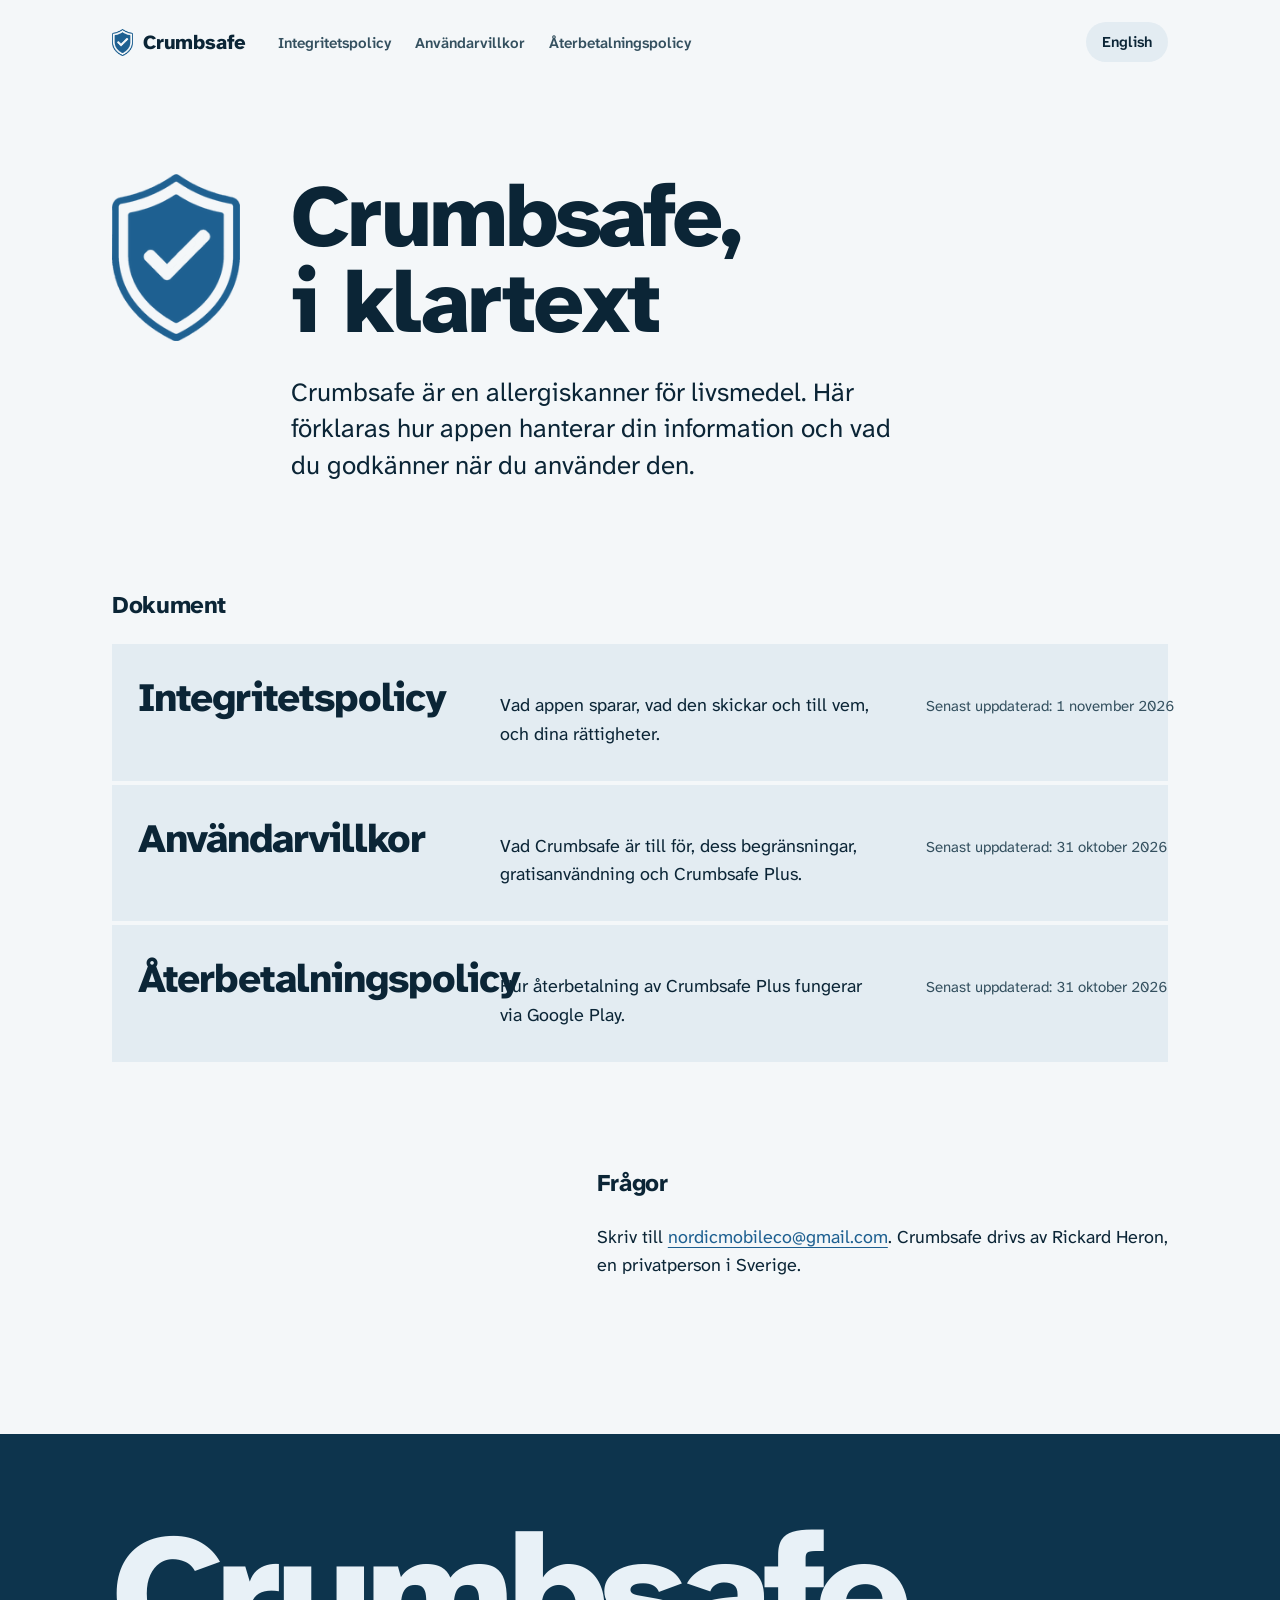
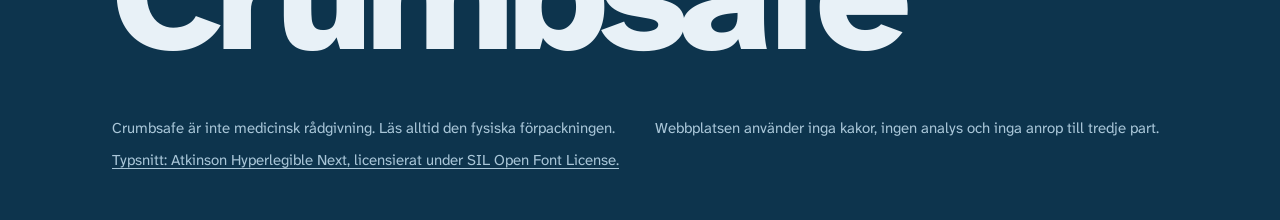
==== sv/index.html @ fae5572d "Publish the Crumbsafe legal pages Co-Authored-By: Claude Opus 5.5 <noreply@anthropic.com>" ====
<!doctype html>
<html lang="sv">
<head>
<meta charset="utf-8">
<meta name="viewport" content="width=device-width, initial-scale=1">
<title>Juridisk information om Crumbsafe</title>
<meta name="description" content="Crumbsafe är en allergiskanner för livsmedel. Här förklaras hur appen hanterar din information och vad du godkänner när du använder den.">
<meta name="color-scheme" content="light dark">
<meta name="theme-color" content="#F4F7F9" media="(prefers-color-scheme: light)">
<meta name="theme-color" content="#0B2536" media="(prefers-color-scheme: dark)">
<link rel="icon" type="image/png" sizes="32x32" href="../favicon-32.png">
<link rel="apple-touch-icon" href="../apple-touch-icon.png">
<link rel="alternate" hreflang="sv" href="../sv/index.html">
<link rel="alternate" hreflang="en" href="../index.html">
<link rel="preload" href="../fonts/atkinson-next-latin.woff2" as="font" type="font/woff2" crossorigin>
<link rel="stylesheet" href="../site.css">
</head>
<body>
<a class="skip" href="#content">Hoppa till innehållet</a>
<header class="bar">
  <a class="brand" href="../sv/index.html"><span class="shield" aria-hidden="true"></span>Crumbsafe</a>
  <nav aria-label="Juridiska dokument"><ul><li><a href="../sv/privacy.html">Integritetspolicy</a></li><li><a href="../sv/terms.html">Användarvillkor</a></li><li><a href="../sv/refunds.html">Återbetalningspolicy</a></li></ul></nav>
  <a class="lang" href="../index.html" hreflang="en" lang="en">English</a>
</header>
<main id="content">
<div class="home">
  <div class="home-head">
    <span class="home-shield" aria-hidden="true"></span>
    <h1>Crumbsafe, i klartext</h1>
    <p class="lede">Crumbsafe är en allergiskanner för livsmedel. Här förklaras hur appen hanterar din information och vad du godkänner när du använder den.</p>
  </div>
  <section class="home-docs" aria-labelledby="docs-title">
    <h2 id="docs-title">Dokument</h2>
    <ul class="doc-list"><li><a href="../sv/privacy.html">
      <span class="doc-name">Integritetspolicy</span>
      <span class="doc-sum">Vad appen sparar, vad den skickar och till vem, och dina rättigheter.</span>
      <span class="doc-date">Senast uppdaterad: 1 november 2026</span>
    </a></li><li><a href="../sv/terms.html">
      <span class="doc-name">Användarvillkor</span>
      <span class="doc-sum">Vad Crumbsafe är till för, dess begränsningar, gratisanvändning och Crumbsafe Plus.</span>
      <span class="doc-date">Senast uppdaterad: 31 oktober 2026</span>
    </a></li><li><a href="../sv/refunds.html">
      <span class="doc-name">Återbetalningspolicy</span>
      <span class="doc-sum">Hur återbetalning av Crumbsafe Plus fungerar via Google Play.</span>
      <span class="doc-date">Senast uppdaterad: 31 oktober 2026</span>
    </a></li></ul>
  </section>
  <section class="home-contact" aria-labelledby="contact-title">
    <h2 id="contact-title">Frågor</h2>
    <p>Skriv till <a href="mailto:nordicmobileco@gmail.com">nordicmobileco@gmail.com</a>. Crumbsafe drivs av Rickard Heron, en privatperson i Sverige.</p>
  </section>
</div>
</main>
<footer class="foot">
  <p class="foot-name">Crumbsafe</p>
  <div class="foot-notes">
    <p>Crumbsafe är inte medicinsk rådgivning. Läs alltid den fysiska förpackningen.</p>
    <p>Webbplatsen använder inga kakor, ingen analys och inga anrop till tredje part.</p>
    <p><a href="../fonts/OFL.txt">Typsnitt: Atkinson Hyperlegible Next, licensierat under SIL Open Font License.</a></p>
  </div>
</footer>
</body>
</html>
---- site.css ----
/* Crumbsafe legal site. One typeface, the app's navy and blues, no external requests. */

@font-face {
  font-family: "Atkinson Hyperlegible Next";
  src: url("fonts/atkinson-next-latin.woff2") format("woff2");
  font-weight: 200 800;
  font-style: normal;
  font-display: swap;
}

@font-face {
  font-family: "Atkinson Hyperlegible Next";
  src: url("fonts/atkinson-next-latin-italic.woff2") format("woff2");
  font-weight: 200 800;
  font-style: italic;
  font-display: swap;
}

:root {
  --ground: #f4f7f9;
  --field: #e3ecf2;
  --field-strong: #d3e1ea;
  --ink: #0b2536;
  --ink-soft: #34505f;
  --accent: #1e6091;
  --accent-ink: #ffffff;
  --navy: #0d344d;
  --navy-ink: #e8f1f7;
  --navy-soft: #a9c6d8;
  --bar: #0d344d;

  --margin: clamp(20px, 4vw, 56px);
  /* Width of the contents column plus the text column; header, pages and footer share it. */
  --page: 1056px;
  --frame: max(var(--margin), (100% - var(--page)) / 2);
  --measure: 66ch;
  --text: 1.125rem;
  --small: 0.9375rem;
  --h2: 1.5rem;
  --h1: clamp(2.75rem, 7vw, 5.5rem);
  --ease-out: cubic-bezier(0.16, 1, 0.3, 1);

  color-scheme: light;
}

@media (prefers-color-scheme: dark) {
  :root {
    --ground: #0b2536;
    --field: #10324a;
    --field-strong: #16405c;
    --ink: #e8f1f7;
    --ink-soft: #b4cad8;
    --accent: #79b8e0;
    --accent-ink: #071c2a;
    --navy: #071c2a;
    --navy-ink: #e8f1f7;
    --navy-soft: #9fbfd3;
    --bar: #79b8e0;
    color-scheme: dark;
  }
}

*,
*::before,
*::after {
  box-sizing: border-box;
}

html {
  -webkit-text-size-adjust: 100%;
  text-size-adjust: 100%;
  scroll-behavior: smooth;
  scroll-padding-top: 24px;
  scrollbar-color: var(--accent) var(--field);
}

@media (prefers-reduced-motion: reduce) {
  html {
    scroll-behavior: auto;
  }
}

body {
  margin: 0;
  background: var(--ground);
  color: var(--ink);
  font-family: "Atkinson Hyperlegible Next", system-ui, sans-serif;
  font-size: var(--text);
  line-height: 1.6;
  font-kerning: normal;
  font-variant-numeric: tabular-nums;
  caret-color: var(--accent);
}

::selection {
  background: var(--accent);
  color: var(--accent-ink);
}

h1,
h2,
p,
ul,
ol {
  margin: 0;
}

h1,
h2 {
  text-wrap: balance;
}

p,
li {
  text-wrap: pretty;
}

a {
  color: var(--accent);
  text-decoration-thickness: 0.08em;
  text-underline-offset: 0.2em;
  transition: color 160ms var(--ease-out), text-decoration-color 160ms var(--ease-out);
}

a:hover {
  text-decoration-color: transparent;
}

:focus-visible {
  outline: 3px solid var(--accent);
  outline-offset: 3px;
  border-radius: 2px;
}

.skip {
  position: absolute;
  left: var(--margin);
  top: -100px;
  padding: 10px 16px;
  background: var(--accent);
  color: var(--accent-ink);
  font-weight: 700;
  z-index: 10;
}

.skip:focus {
  top: 12px;
}

/* The shield from the app icon, tinted with the page's accent. */
.shield,
.home-shield {
  display: inline-block;
  background: var(--accent);
  -webkit-mask: url("shield.png") center / contain no-repeat;
  mask: url("shield.png") center / contain no-repeat;
}

/* Header */

.bar {
  display: flex;
  flex-wrap: wrap;
  align-items: center;
  gap: 12px 32px;
  padding: 22px var(--frame);
}

.brand {
  display: inline-flex;
  align-items: center;
  gap: 10px;
  color: var(--ink);
  font-weight: 800;
  font-size: 1.25rem;
  letter-spacing: -0.01em;
  text-decoration: none;
}

.brand .shield {
  width: 21px;
  height: 27px;
}

.bar nav {
  margin-right: auto;
}

.bar ul {
  display: flex;
  flex-wrap: wrap;
  gap: 4px 24px;
  padding: 0;
  list-style: none;
}

.bar nav a,
.lang {
  color: var(--ink-soft);
  font-size: var(--small);
  font-weight: 600;
  text-decoration: none;
}

.bar nav a:hover,
.lang:hover {
  color: var(--accent);
}

.bar nav a[aria-current="page"] {
  color: var(--ink);
  text-decoration: underline;
  text-decoration-thickness: 2px;
  text-underline-offset: 0.45em;
}

.lang {
  padding: 8px 16px;
  border-radius: 999px;
  background: var(--field);
  color: var(--ink);
  transition: background-color 160ms var(--ease-out), color 160ms var(--ease-out);
}

.lang:hover {
  background: var(--field-strong);
}

/* Document pages */

/* Contents and text are centred as one block, so both outer margins match. */
.doc {
  display: grid;
  grid-template-columns: minmax(180px, 260px) minmax(0, 700px);
  justify-content: space-between;
  gap: 0 clamp(32px, 6vw, 96px);
  padding: clamp(40px, 7vw, 104px) var(--frame) clamp(96px, 12vw, 176px);
}

.doc-head {
  grid-column: 1 / -1;
  margin-bottom: clamp(48px, 7vw, 96px);
}

.doc h1,
.home h1 {
  font-size: var(--h1);
  font-weight: 800;
  line-height: 0.98;
  letter-spacing: -0.035em;
  max-width: 14ch;
}

.doc-lede {
  margin-top: 24px;
  max-width: 40ch;
  font-size: clamp(1.25rem, 2.2vw, 1.5rem);
  line-height: 1.4;
}

.updated {
  margin-top: 16px;
  color: var(--ink-soft);
  font-size: var(--small);
}

.toc {
  align-self: start;
  position: sticky;
  top: 24px;
}

.toc h2 {
  font-size: var(--small);
  font-weight: 700;
  margin-bottom: 14px;
}

.toc ol {
  padding: 0;
  list-style: none;
}

.toc li + li {
  margin-top: 8px;
}

.toc a {
  display: inline-block;
  color: var(--ink-soft);
  font-size: var(--small);
  line-height: 1.4;
  text-decoration: none;
}

.toc a:hover {
  color: var(--accent);
}

.toc-back {
  margin-top: 28px;
  font-size: var(--small);
}

.prose {
  min-width: 0;
}

.prose section + section,
.prose .intro + section {
  margin-top: clamp(48px, 6vw, 72px);
}

.prose h2 {
  font-size: var(--h2);
  font-weight: 750;
  line-height: 1.2;
  letter-spacing: -0.015em;
  margin-bottom: 16px;
}

.prose p + p,
.prose p + ul,
.prose ul + p {
  margin-top: 14px;
}

.prose ul {
  padding-left: 1.2em;
}

.prose li + li {
  margin-top: 6px;
}

.prose li::marker {
  color: var(--accent);
}

.prose strong {
  font-weight: 750;
}

/* The privacy summary, set like the ingredient box on a food package:
   a heavy bar on top, everything declared underneath. */

.declaration {
  padding: 0 clamp(20px, 3vw, 36px) clamp(24px, 3vw, 32px);
  background: var(--field);
  border-top: 12px solid var(--bar);
}

.declaration h2 {
  padding: 20px 0 14px;
  margin-bottom: 0;
  font-size: clamp(1.75rem, 3vw, 2.25rem);
  font-weight: 800;
  letter-spacing: -0.025em;
  border-bottom: 6px solid var(--bar);
}

.declaration ul {
  padding: 0;
  list-style: none;
}

.declaration li {
  padding: 12px 0;
  font-weight: 600;
}

.declaration li + li {
  margin-top: 0;
  border-top: 3px solid var(--field-strong);
}

.declaration p {
  padding-top: 14px;
}

/* Home */

.home {
  display: grid;
  grid-template-columns: minmax(0, 5fr) minmax(0, 7fr);
  gap: clamp(56px, 8vw, 128px) clamp(32px, 6vw, 96px);
  padding: clamp(40px, 7vw, 104px) var(--frame) clamp(96px, 12vw, 176px);
}

.home-head {
  grid-column: 1 / -1;
  display: grid;
  grid-template-columns: auto minmax(0, 1fr);
  column-gap: clamp(24px, 4vw, 56px);
  align-items: start;
}

.home-shield {
  grid-row: span 2;
  width: clamp(72px, 10vw, 148px);
  aspect-ratio: 147 / 192;
}

.lede {
  grid-column: 2;
  margin-top: 28px;
  max-width: 36ch;
  font-size: clamp(1.25rem, 2.2vw, 1.625rem);
  line-height: 1.4;
}

.home h2 {
  font-size: var(--h2);
  font-weight: 750;
  letter-spacing: -0.015em;
  margin-bottom: 20px;
}

.home-docs {
  grid-column: 1 / -1;
}

.doc-list {
  padding: 0;
  list-style: none;
}

.doc-list a {
  display: grid;
  grid-template-columns: minmax(0, 5fr) minmax(0, 6fr) 13.5rem;
  gap: 4px clamp(20px, 3vw, 48px);
  align-items: baseline;
  padding: clamp(20px, 2.6vw, 32px) clamp(16px, 2vw, 28px);
  background: var(--field);
  color: var(--ink);
  text-decoration: none;
  transition: background-color 200ms var(--ease-out);
}

.doc-list li + li {
  margin-top: 4px;
}

.doc-list a:hover {
  background: var(--field-strong);
}

.doc-list a:active .doc-name {
  transform: translateX(4px);
}

.doc-name {
  font-size: clamp(1.625rem, 3.2vw, 2.5rem);
  font-weight: 800;
  line-height: 1.1;
  letter-spacing: -0.025em;
  transition: transform 200ms var(--ease-out), color 200ms var(--ease-out);
}

.doc-list a:hover .doc-name {
  color: var(--accent);
  transform: translateX(4px);
}

.doc-sum {
  color: var(--ink);
}

.doc-date {
  color: var(--ink-soft);
  font-size: var(--small);
  white-space: nowrap;
}

.home-contact {
  grid-column: 2;
}

/* Footer: the name returns at full width on the navy of the app icon. */

.foot {
  padding: clamp(48px, 7vw, 96px) var(--frame) clamp(32px, 4vw, 48px);
  background: var(--navy);
  color: var(--navy-ink);
}

.foot-name {
  font-size: clamp(4rem, 13vw, 12rem);
  font-weight: 800;
  line-height: 0.85;
  letter-spacing: -0.05em;
}

.foot-notes {
  display: flex;
  flex-wrap: wrap;
  gap: 8px 40px;
  margin-top: clamp(32px, 4vw, 56px);
  color: var(--navy-soft);
  font-size: var(--small);
}

.foot a {
  color: var(--navy-soft);
}

.foot a:hover {
  color: var(--navy-ink);
}

/* Tablet and phone */

@media (max-width: 860px) {
  .doc {
    grid-template-columns: minmax(0, 1fr);
  }

  .toc {
    position: static;
    margin-bottom: 56px;
    padding: 20px 22px;
    background: var(--field);
  }

  .toc ol {
    columns: 2;
    column-gap: 24px;
  }

  .toc li {
    break-inside: avoid;
  }

  .home {
    grid-template-columns: minmax(0, 1fr);
  }

  .home-contact {
    grid-column: 1;
  }

  .doc-list a {
    grid-template-columns: minmax(0, 1fr);
  }
}

@media (max-width: 520px) {
  .bar {
    padding-top: 16px;
    padding-bottom: 16px;
  }

  .foot-name {
    font-size: 4.25rem;
  }

  .bar nav {
    order: 3;
    width: 100%;
  }

  .lang {
    margin-left: auto;
  }

  .toc ol {
    columns: 1;
  }

  .home-head {
    grid-template-columns: minmax(0, 1fr);
  }

  .home-shield {
    grid-row: auto;
    margin-bottom: 24px;
    width: 64px;
  }

  .lede {
    grid-column: 1;
  }
}

@media print {
  .bar,
  .toc,
  .skip,
  .foot-notes a {
    display: none;
  }

  .doc {
    display: block;
    padding: 0;
  }

  .foot {
    background: none;
    color: inherit;
    padding: 24px 0 0;
  }

  .foot-name {
    font-size: 2rem;
  }
}
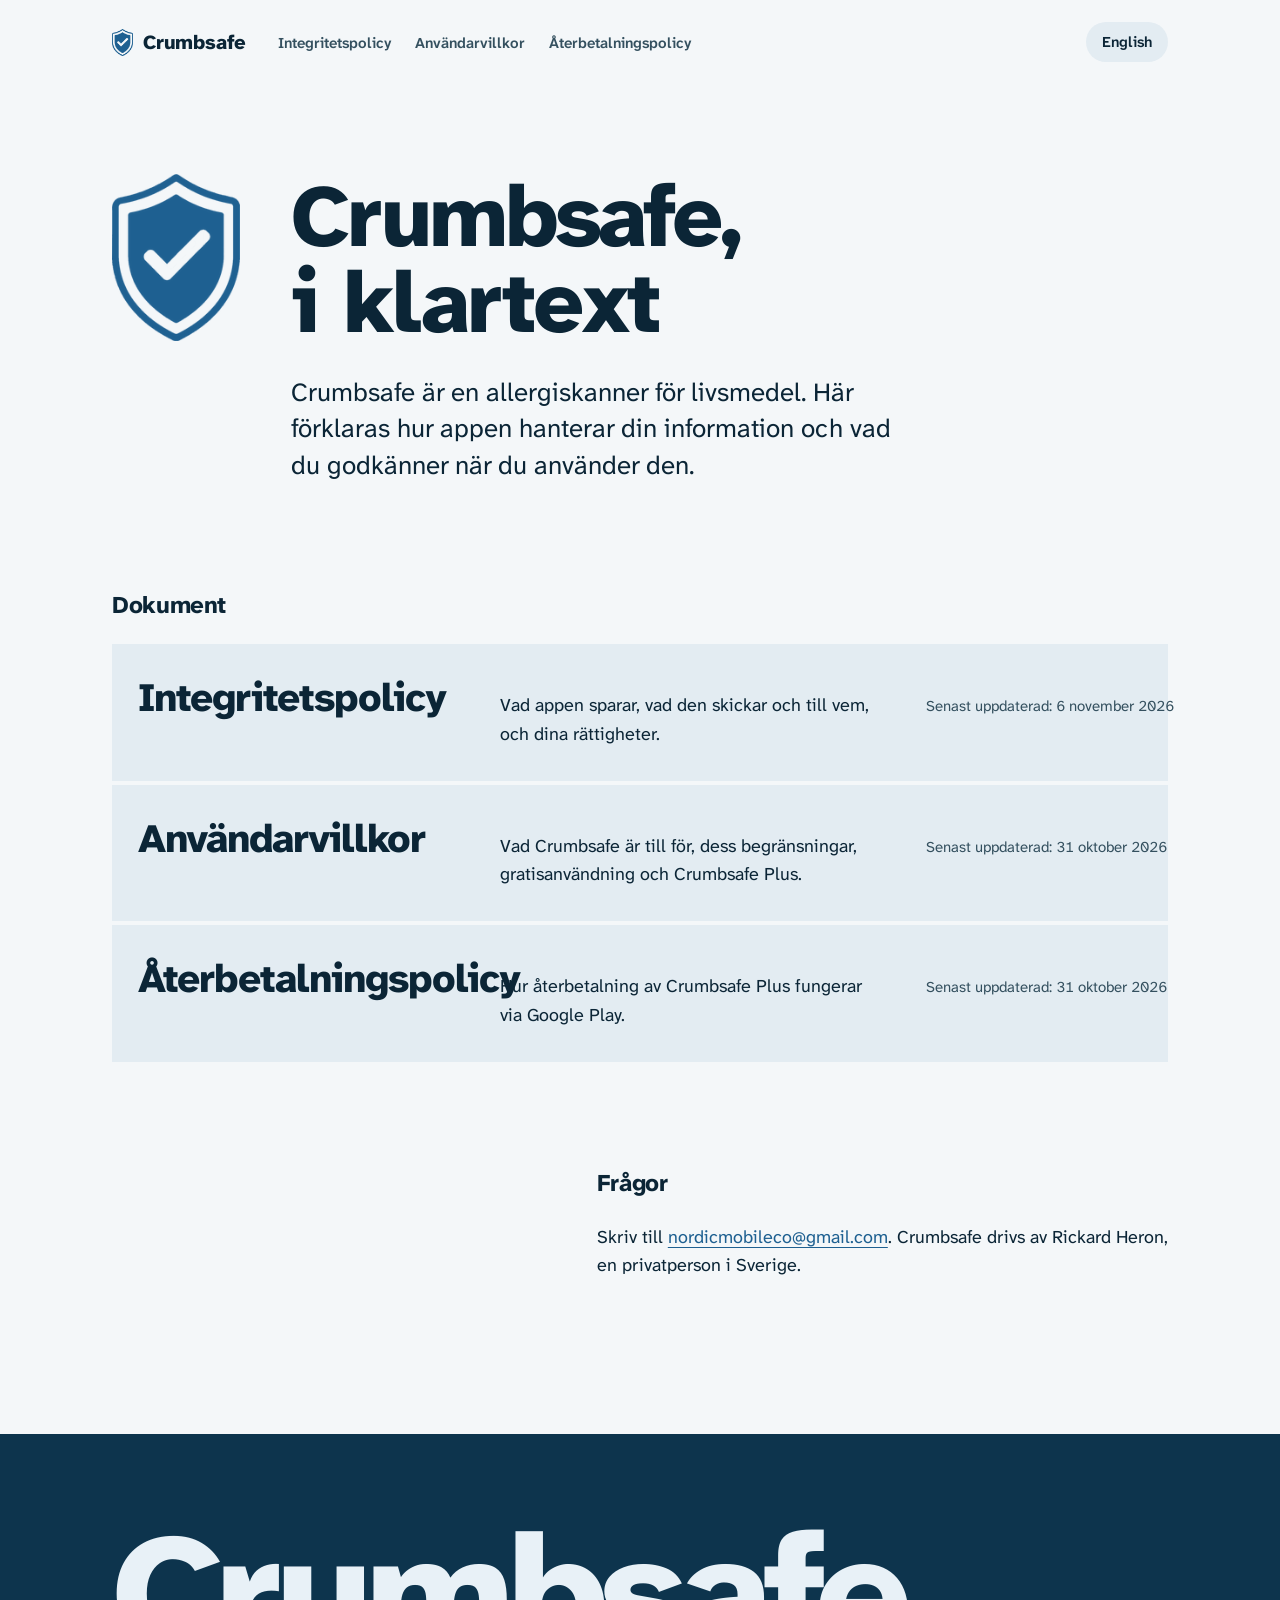
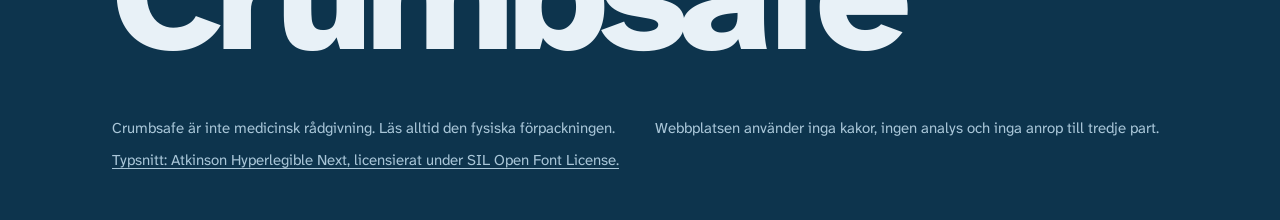
==== commit b8be7495: "Add security and camera sections, name the developer Co-Authored-By: Claude Opus 5.5 <noreply@anthro" ====
--- a/sv/index.html
+++ b/sv/index.html
@@ -34,7 +34,7 @@
     <ul class="doc-list"><li><a href="../sv/privacy.html">
       <span class="doc-name">Integritetspolicy</span>
       <span class="doc-sum">Vad appen sparar, vad den skickar och till vem, och dina rättigheter.</span>
-      <span class="doc-date">Senast uppdaterad: 1 november 2026</span>
+      <span class="doc-date">Senast uppdaterad: 6 november 2026</span>
     </a></li><li><a href="../sv/terms.html">
       <span class="doc-name">Användarvillkor</span>
       <span class="doc-sum">Vad Crumbsafe är till för, dess begränsningar, gratisanvändning och Crumbsafe Plus.</span>
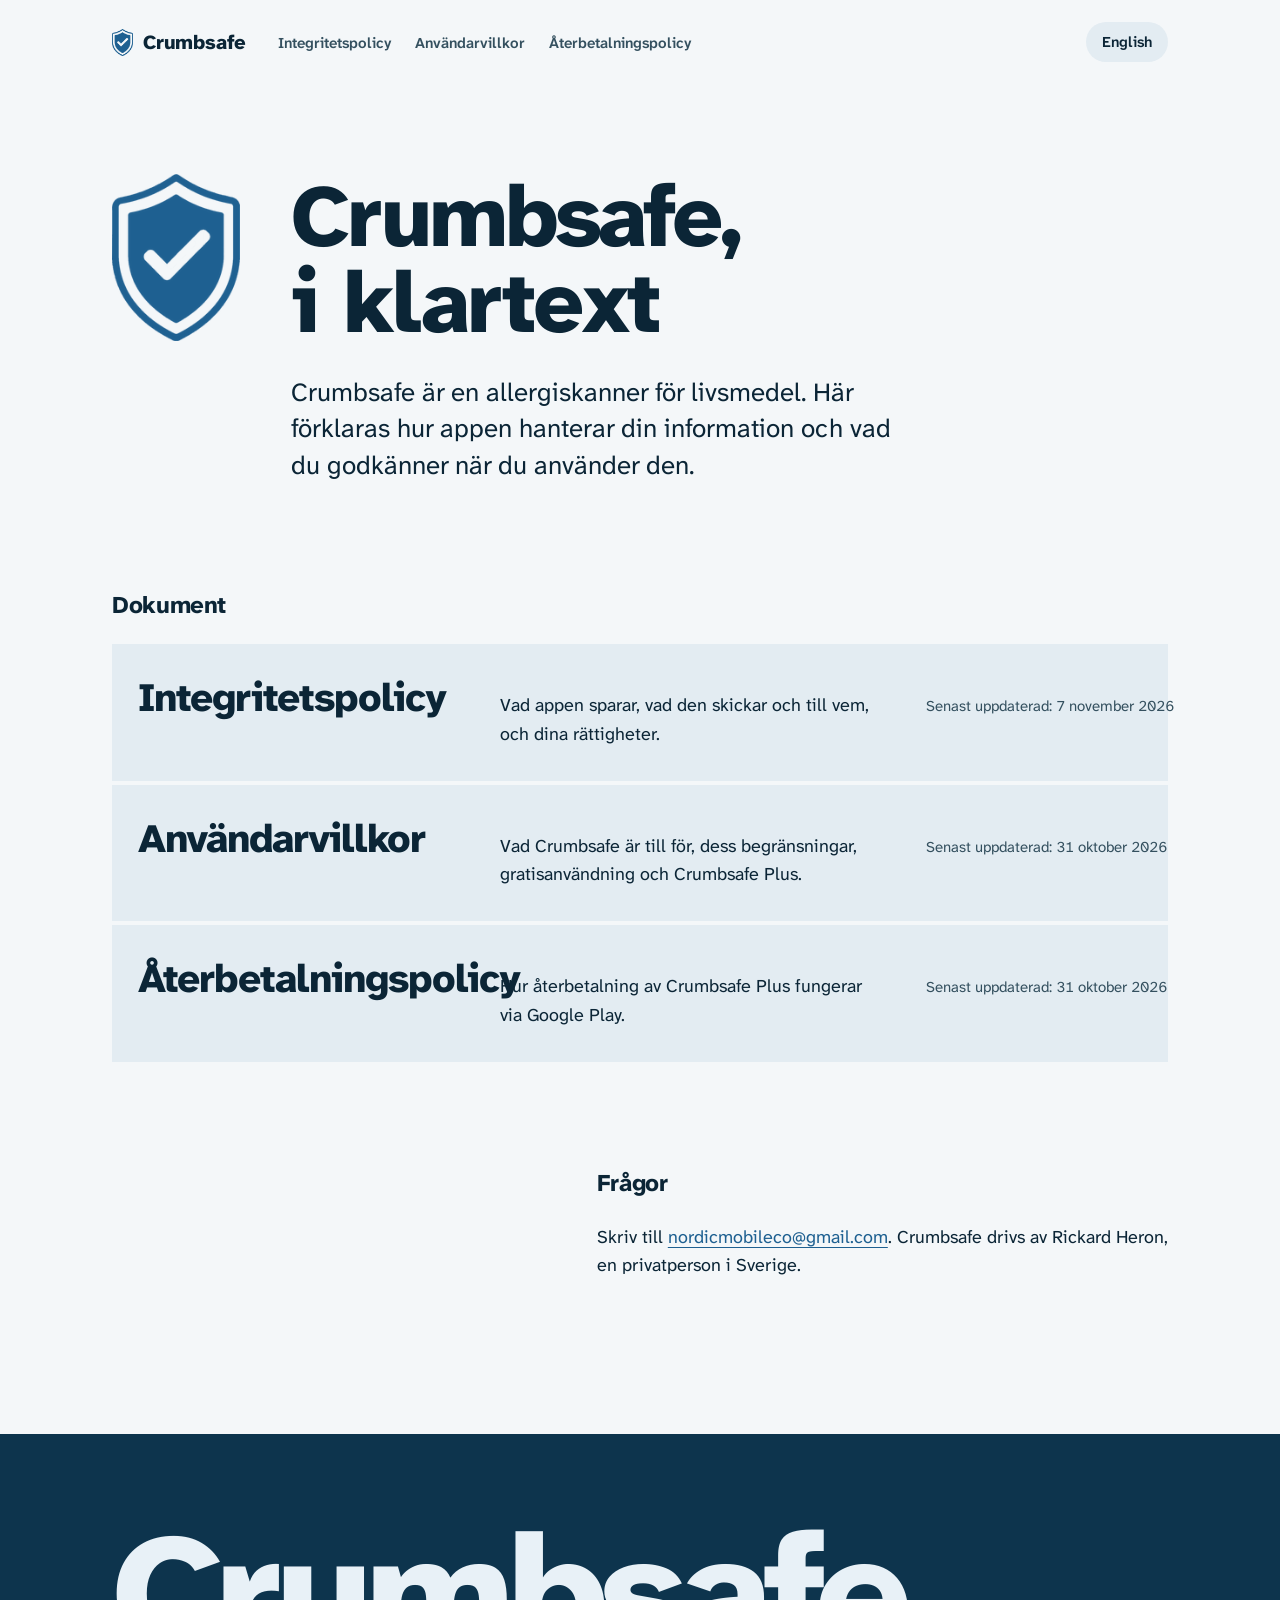
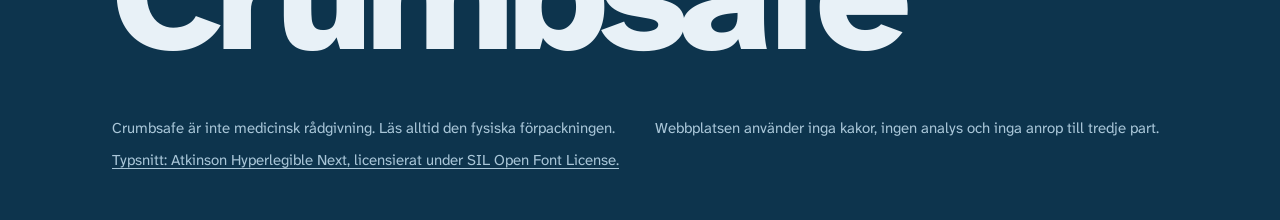
==== commit 3f00566d: "Analytics only from age 16; list completed purchases Co-Authored-By: Claude Opus 5.5 <noreply@anthro" ====
--- a/sv/index.html
+++ b/sv/index.html
@@ -34,7 +34,7 @@
     <ul class="doc-list"><li><a href="../sv/privacy.html">
       <span class="doc-name">Integritetspolicy</span>
       <span class="doc-sum">Vad appen sparar, vad den skickar och till vem, och dina rättigheter.</span>
-      <span class="doc-date">Senast uppdaterad: 6 november 2026</span>
+      <span class="doc-date">Senast uppdaterad: 7 november 2026</span>
     </a></li><li><a href="../sv/terms.html">
       <span class="doc-name">Användarvillkor</span>
       <span class="doc-sum">Vad Crumbsafe är till för, dess begränsningar, gratisanvändning och Crumbsafe Plus.</span>
